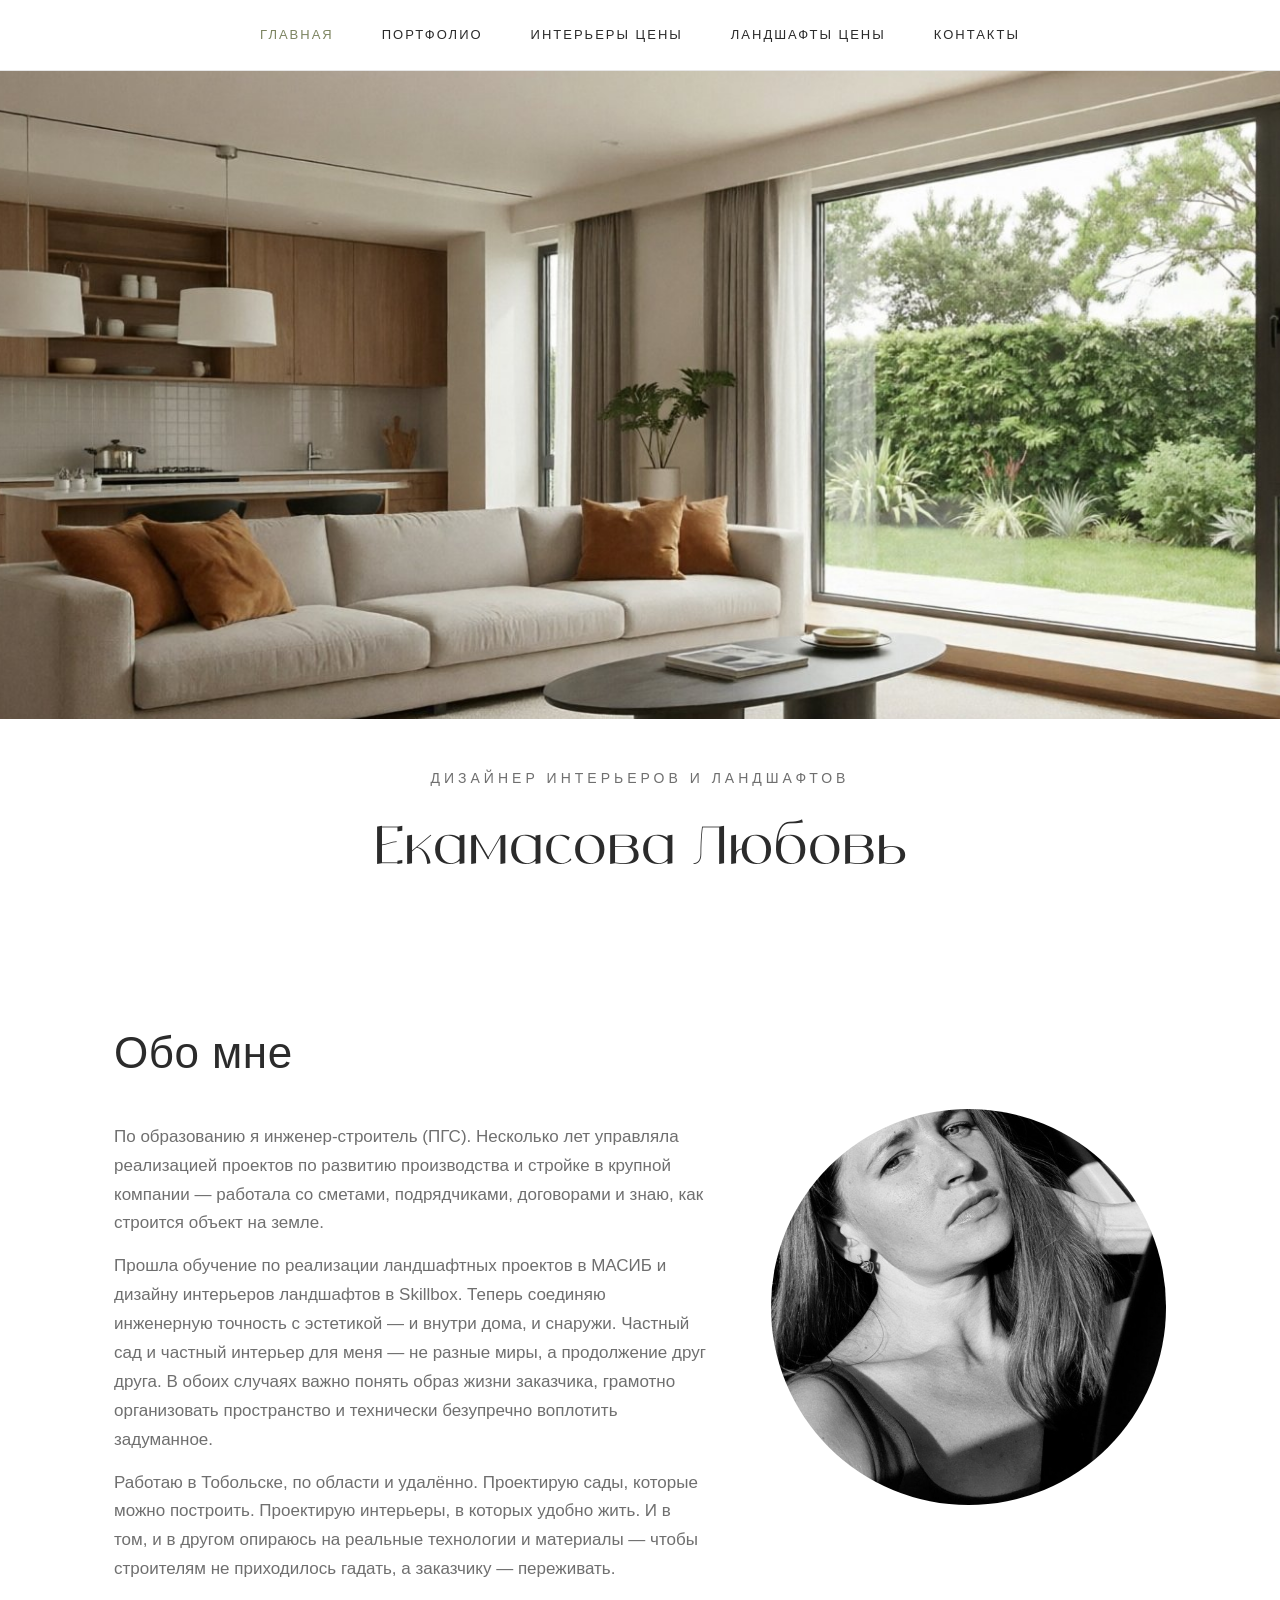
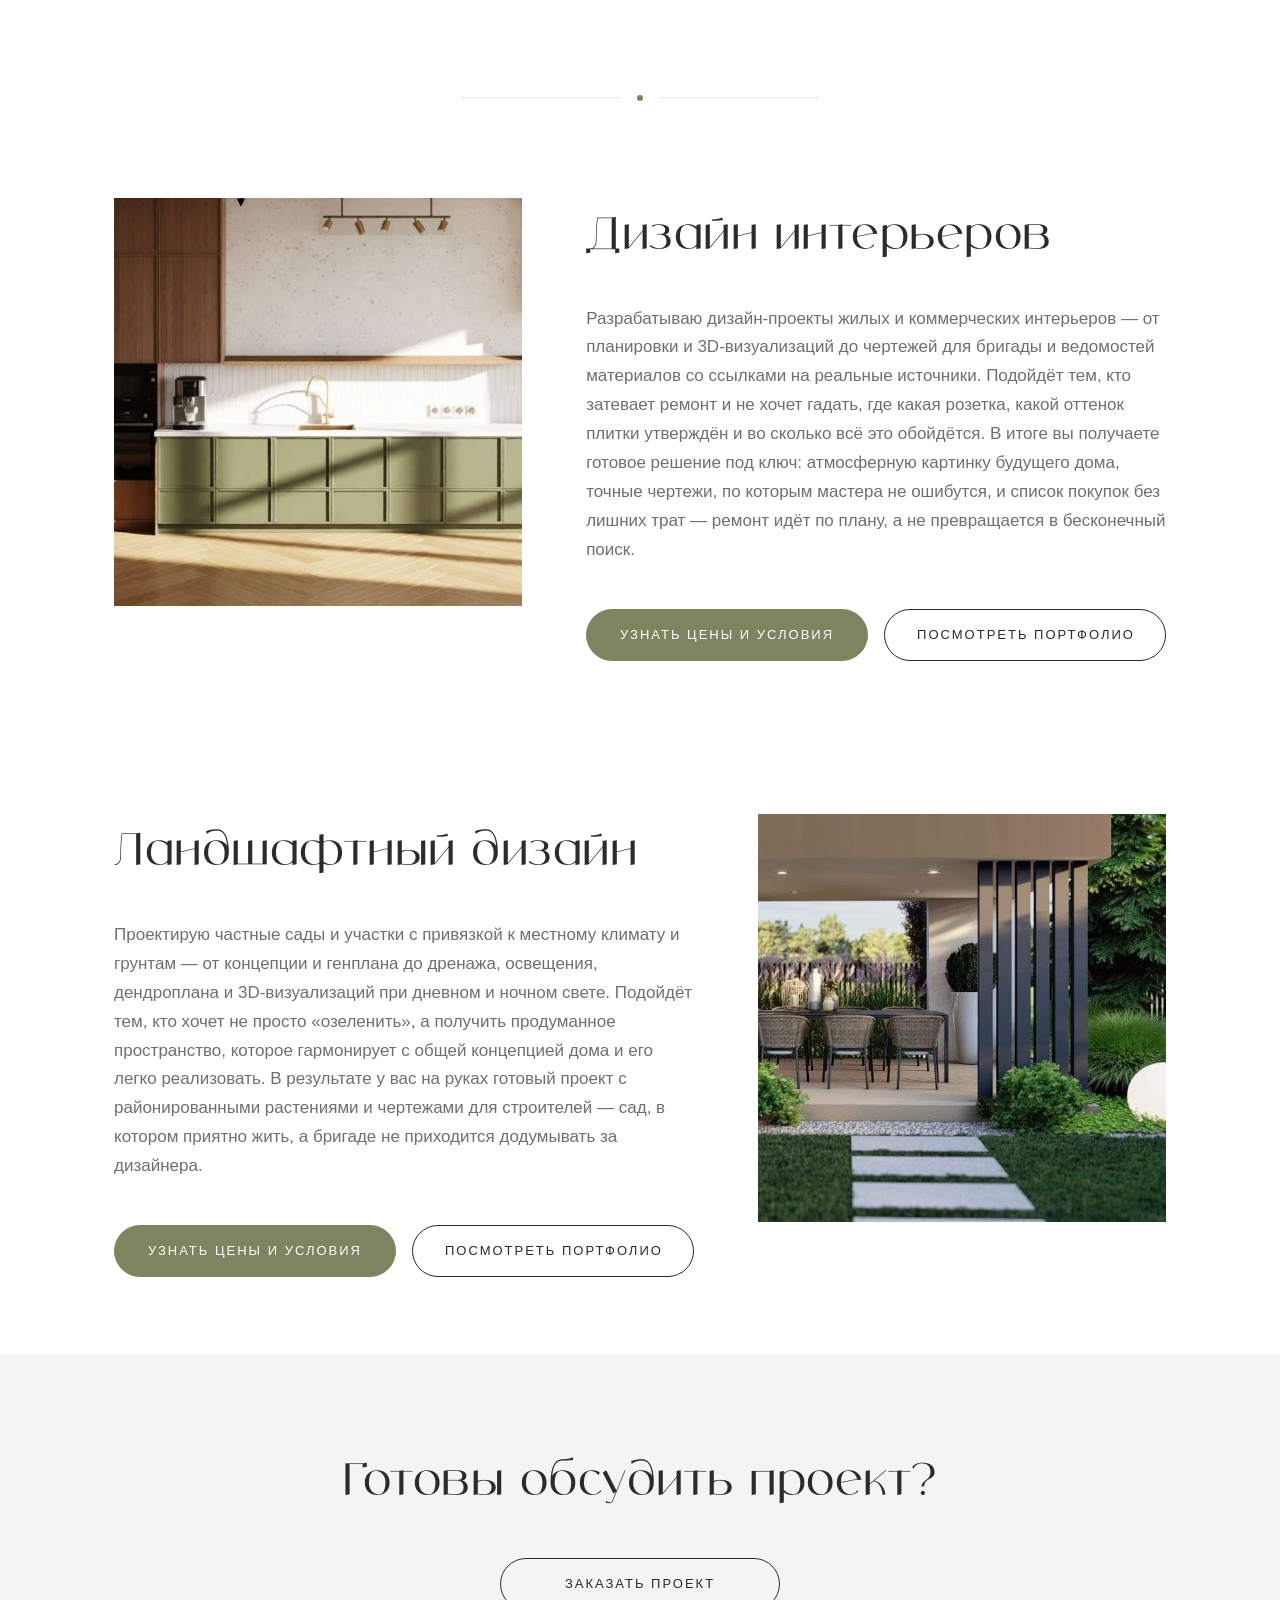
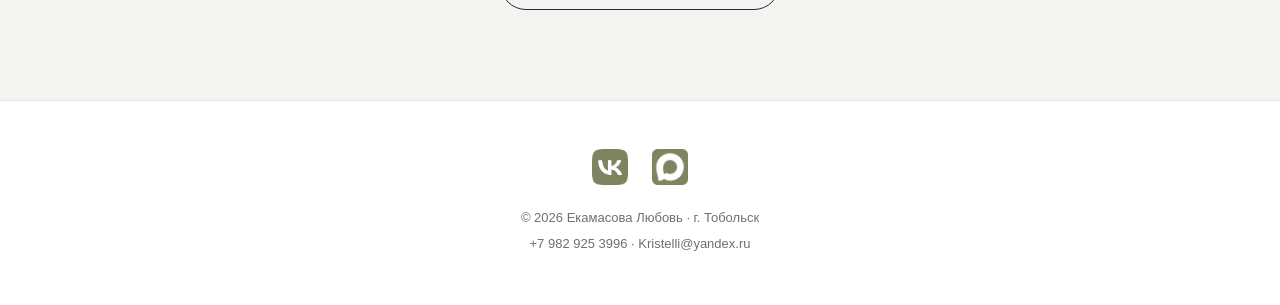
==== index.html @ c56e43af "первый коммит: лендинг-портфолио, все страницы и мобильная версия Co-Authored-By: Claude Opus 4.8 <n" ====
<!DOCTYPE html>
<html lang="ru">
<head>
  <meta charset="UTF-8">
  <meta name="viewport" content="width=device-width, initial-scale=1.0">
  <title>Екамасова Любовь — дизайн интерьеров и ландшафтов</title>
  <link rel="stylesheet" href="styles.css">
</head>
<body>

  <!-- Навигация -->
  <nav class="nav nav--sticky">
    <a href="index.html" class="is-active">Главная</a>
    <a href="portfolio.html">Портфолио</a>
    <a href="interior.html">Интерьеры цены</a>
    <a href="landscape.html">Ландшафты цены</a>
    <a href="contacts.html">Контакты</a>
  </nav>

  <!-- Hero -->
  <header class="hero">
    <div class="hero__img" role="img" aria-label="Интерьер с видом на сад"></div>
    <div class="hero__caption">
      <div class="hero__role">Дизайнер интерьеров и ландшафтов</div>
      <h1 class="hero__name">Екамасова Любовь</h1>
    </div>
  </header>

  <!-- Обо мне -->
  <section class="about">
    <div class="wrap">
      <div class="about__grid">
        <div class="about__text">
          <h2 class="block-title block-title--sans">Обо мне</h2>
          <p>По образованию я инженер-строитель (ПГС). Несколько лет управляла реализацией проектов по развитию производства и стройке в крупной компании — работала со сметами, подрядчиками, договорами и знаю, как строится объект на земле.</p>
          <p>Прошла обучение по реализации ландшафтных проектов в МАСИБ и дизайну интерьеров ландшафтов в Skillbox. Теперь соединяю инженерную точность с эстетикой — и внутри дома, и снаружи. Частный сад и частный интерьер для меня — не разные миры, а продолжение друг друга. В обоих случаях важно понять образ жизни заказчика, грамотно организовать пространство и технически безупречно воплотить задуманное.</p>
          <p>Работаю в Тобольске, по области и удалённо. Проектирую сады, которые можно построить. Проектирую интерьеры, в которых удобно жить. И в том, и в другом опираюсь на реальные технологии и материалы — чтобы строителям не приходилось гадать, а заказчику — переживать.</p>
        </div>
        <img class="about__photo--round" src="assets/about-1.jpg" alt="Екамасова Любовь">
      </div>
    </div>
  </section>

  <!-- Разделитель -->
  <div class="divider" aria-hidden="true"><span></span></div>

  <!-- Услуга №1 — Интерьер (анонс) -->
  <section class="service">
    <div class="wrap">
      <div class="service__grid">
        <div class="service__media">
          <img class="service__img" src="assets/portfolio/evrodvushka/img-01.jpg" alt="Дизайн интерьера — кухня-гостиная">
        </div>
        <div class="service__text">
          <h2 class="block-title">Дизайн интерьеров</h2>
          <p>Разрабатываю дизайн-проекты жилых и коммерческих интерьеров — от планировки и 3D-визуализаций до чертежей для бригады и ведомостей материалов со ссылками на реальные источники. Подойдёт тем, кто затевает ремонт и не хочет гадать, где какая розетка, какой оттенок плитки утверждён и во сколько всё это обойдётся. В итоге вы получаете готовое решение под ключ: атмосферную картинку будущего дома, точные чертежи, по которым мастера не ошибутся, и список покупок без лишних трат — ремонт идёт по плану, а не превращается в бесконечный поиск.</p>
          <div class="service__buttons">
            <a class="btn btn--fill" href="interior.html">Узнать цены и условия</a>
            <a class="btn btn--outline" href="portfolio.html">Посмотреть портфолио</a>
          </div>
        </div>
      </div>
    </div>
  </section>

  <!-- Услуга №2 — Ландшафты (анонс, зеркально) -->
  <section class="service service--mirror">
    <div class="wrap">
      <div class="service__grid">
        <div class="service__media">
          <img class="service__img" src="assets/portfolio/sad-s-vodoemom/img-01.jpg" alt="Ландшафтный проект — сад">
        </div>
        <div class="service__text">
          <h2 class="block-title" style="white-space: nowrap;">Ландшафтный дизайн</h2>
          <p>Проектирую частные сады и участки с привязкой к местному климату и грунтам — от концепции и генплана до дренажа, освещения, дендроплана и 3D-визуализаций при дневном и ночном свете. Подойдёт тем, кто хочет не просто «озеленить», а получить продуманное пространство, которое гармонирует с общей концепцией дома и его легко реализовать. В результате у вас на руках готовый проект с районированными растениями и чертежами для строителей — сад, в котором приятно жить, а бригаде не приходится додумывать за дизайнера.</p>
          <div class="service__buttons">
            <a class="btn btn--fill" href="landscape.html">Узнать цены и условия</a>
            <a class="btn btn--outline" href="portfolio.html">Посмотреть портфолио</a>
          </div>
        </div>
      </div>
    </div>
  </section>

  <!-- Финальный CTA -->
  <section class="cta cta--beige">
    <div class="wrap">
      <h2 class="block-title">Готовы обсудить проект?</h2>
      <a class="btn btn--outline" href="contacts.html">Заказать проект</a>
    </div>
  </section>

  <!-- Футер -->
  <footer class="footer">
    <div class="footer__social">
      <a href="https://vk.com/id74523601" aria-label="ВКонтакте"><img class="soc-ico" src="assets/vk.png" alt="ВКонтакте"></a>
      <a href="https://max.ru/u/f9LHodD0cOKt04_KlVTNni_kAMa0kJ7R0f7LP7a6eLaRUk1p-munOzeRiMU" aria-label="MAX"><img class="soc-ico" src="assets/max.png" alt="MAX"></a>
    </div>
    <div class="footer__meta">
      © 2026 Екамасова Любовь · г. Тобольск<br>
      +7 982 925 3996 · Kristelli@yandex.ru
    </div>
  </footer>

  <script src="scripts.js"></script>

</body>
</html>
---- styles.css ----
/* ── Шрифты ─────────────────────────────────── */
@font-face {
  font-family: "Lato Light";
  src: url("assets/fonts/Lato-Light.ttf") format("truetype");
  font-weight: 300;
  font-style: normal;
  font-display: swap;
}
@font-face {
  font-family: "Vetrino";
  src: url("assets/fonts/Vetrino.otf") format("opentype");
  font-weight: normal;
  font-style: normal;
  font-display: swap;
}

/* ── Переменные ─────────────────────────────── */
:root {
  --bg: #ffffff;
  --text: #2b2b2b;
  --text-soft: #6f6f6f;
  --line: #e6e6e6;
  --accent: #7c8460;        /* приглушённый оливково-зелёный */
  --accent-dark: #6a714f;
  --font: "Lato Light", "Segoe UI", "Helvetica Neue", Arial, sans-serif;
  --font-title: "Vetrino", "Lato Light", "Segoe UI", sans-serif;
  --wrap: 1100px;
  --gap: clamp(64px, 10vw, 140px);
}

* { box-sizing: border-box; margin: 0; padding: 0; }

html { scroll-behavior: smooth; overflow-x: hidden; }

body {
  background: var(--bg);
  color: var(--text);
  font-family: var(--font);
  font-size: 17px;
  line-height: 1.7;
  -webkit-font-smoothing: antialiased;
}

img { display: block; max-width: 100%; }

.wrap {
  max-width: var(--wrap);
  margin: 0 auto;
  padding: 0 24px;
}

/* Заголовки блоков — крупнее, мягче */
.block-title {
  font-family: var(--font-title);
  font-size: clamp(28px, 4vw, 44px);
  font-weight: normal;
  letter-spacing: 0.5px;
  margin-bottom: 32px;
}
.block-title--sans { font-family: var(--font); }

/* ── Появление при прокрутке ────────────────── */
.reveal {
  opacity: 0;
  transform: translateY(26px);
  transition: opacity .7s ease, transform .7s ease;
}
.reveal.is-visible {
  opacity: 1;
  transform: none;
}
@media (prefers-reduced-motion: reduce) {
  .reveal { opacity: 1; transform: none; transition: none; }
}

/* ── Кнопки-пилюли ──────────────────────────── */
.btn {
  display: inline-block;
  padding: 14px 32px;
  border-radius: 999px;
  text-transform: uppercase;
  letter-spacing: 2px;
  font-size: 13px;
  text-decoration: none;
  cursor: pointer;
  transition: background .2s, color .2s, border-color .2s;
}
.btn--fill {
  background: var(--accent);
  color: #fff;
  border: 1.5px solid var(--accent);
}
.btn--fill:hover { background: var(--accent-dark); border-color: var(--accent-dark); }
.btn--outline {
  background: transparent;
  color: var(--text);
  border: 1.5px solid var(--text);
}
.btn--outline:hover { background: var(--text); color: #fff; }

/* ── Навигация ──────────────────────────────── */
.nav {
  display: flex;
  justify-content: center;
  flex-wrap: wrap;
  gap: clamp(20px, 4vw, 48px);
  padding: 24px;
  border-bottom: 1px solid var(--line);
}
.nav a {
  color: var(--text);
  text-decoration: none;
  text-transform: uppercase;
  letter-spacing: 2px;
  font-size: 13px;
}
.nav a:hover { color: var(--accent); }
.nav a.is-active { color: var(--accent); }
.nav--sticky {
  position: fixed;
  top: 0;
  left: 0;
  right: 0;
  background: var(--bg);
  z-index: 10;
  transition: transform .35s ease;
}
.nav--hidden { transform: translateY(-100%); }
.nav__social, .nav__burger { display: none; }

/* ── Hero ───────────────────────────────────── */
.hero__img {
  width: 100%;
  height: 82vh;
  background-color: #ededed;
  background-image: url('assets/hero.jpg');
  background-size: cover;
  background-position: center;
  background-repeat: no-repeat;
  background-attachment: fixed;
}
/* Приветственная анимация: фото повыше, подпись всплывает через 1с */
.hero .hero__img { height: 92vh; transition: height 1.1s ease; }
.hero .hero__caption { opacity: 0; transform: translateY(28px); transition: opacity 1s ease, transform 1.1s ease; }
.hero.is-lifted .hero__img { height: 72vh; }
.hero.is-lifted .hero__caption { opacity: 1; transform: none; }
/* На мобильных background-attachment: fixed работает нестабильно — отключаем */
@media (max-width: 800px) {
  .hero__img,
  .hero .hero__img,
  .hero.is-lifted .hero__img {
    background-attachment: scroll;
    background-image: url('assets/hero-mobile.jpg');
    background-size: contain;
    height: auto;
    aspect-ratio: 1;
  }
}
.hero__caption {
  text-align: center;
  padding: 48px 24px;
}
.hero__role {
  text-transform: uppercase;
  letter-spacing: 4px;
  font-size: 14px;
  color: var(--text-soft);
  margin-bottom: 12px;
}
.hero__name {
  font-family: var(--font-title);
  font-size: clamp(30px, 5vw, 52px);
  font-weight: normal;
}

/* ── Заголовок внутренней страницы ──────────── */
.page-head {
  text-align: center;
  padding: clamp(56px, 8vw, 96px) 24px clamp(32px, 5vw, 56px);
}
.page-head__title {
  font-family: var(--font-title);
  font-size: clamp(30px, 5vw, 52px);
  font-weight: normal;
  letter-spacing: 0.5px;
}
.page-head__sub {
  text-transform: uppercase;
  letter-spacing: 4px;
  font-size: 14px;
  color: var(--text-soft);
  margin-top: 12px;
}

/* ── Обо мне ────────────────────────────────── */
.about { padding: clamp(40px, 6vw, 80px) 0; }
.about__grid {
  display: grid;
  grid-template-columns: 1.5fr 1fr;
  align-items: center;
  gap: clamp(32px, 5vw, 72px);
}
.about__photo--round {
  aspect-ratio: 1;
  border-radius: 50%;
  object-fit: cover;
  background: #ededed;
  width: 100%;
}
.about__photo--rect {
  aspect-ratio: 3/4;
  object-fit: cover;
  background: #ededed;
  width: 100%;
}
.about__text p { margin-bottom: 14px; color: var(--text-soft); }
.about__text p:first-child { color: var(--text); }

/* ── Разделитель ────────────────────────────── */
.divider {
  display: flex;
  align-items: center;
  justify-content: center;
  gap: 16px;
  padding: 20px 0;
}
.divider span { width: 6px; height: 6px; border-radius: 50%; background: var(--accent); }
.divider::before, .divider::after {
  content: ""; height: 1px; width: min(160px, 20vw); background: var(--line);
}

/* ── Услуги (анонс на главной) ──────────────── */
.service { padding: clamp(40px, 6vw, 80px) 0; }
.service__grid {
  display: grid;
  grid-template-columns: 1fr 1fr;
  align-items: stretch;
  gap: clamp(32px, 5vw, 72px);
}
.service__text { display: flex; flex-direction: column; }
.service__img {
  width: 100%;
  aspect-ratio: 1/1;
  object-fit: cover;
  background: #ededed;
}
.service__text p { color: var(--text-soft); margin-bottom: 16px; }
.service__buttons { display: flex; flex-wrap: nowrap; gap: 16px; margin-top: auto; padding-top: 28px; }
.service__buttons .btn { flex: 1 1 0; min-width: 0; text-align: center; white-space: nowrap; }
.service--mirror .service__media { order: 2; }

/* ── Портфолио (галерея) ────────────────────── */
.gallery {
  padding: 0 0 clamp(28px, 3.5vw, 48px);
}
.page-head--tight { padding-bottom: clamp(16px, 2.5vw, 28px); }
.gallery__grid {
  display: grid;
  grid-template-columns: repeat(2, 1fr);
  gap: clamp(20px, 3vw, 36px);
}
.work__img {
  width: 100%;
  aspect-ratio: 1/1;
  object-fit: cover;
  background: #ededed;
}
.work__caption {
  position: absolute;
  left: 16px;
  bottom: 16px;
  background: rgba(255, 255, 255, .8);
  color: var(--text-soft);
  padding: 6px 14px;
  font-size: 15px;
  letter-spacing: .3px;
}

/* ── Страница проекта портфолио ─────────────── */
.project {
  text-align: center;
  padding: clamp(8px, 1.5vw, 16px) 0 clamp(32px, 5vw, 56px);
}
.project__desc {
  max-width: 720px;
  margin: 0 auto;
  color: var(--text-soft);
}
.project__gallery {
  display: flex;
  flex-direction: column;
  gap: 6px;
  padding-bottom: clamp(48px, 7vw, 88px);
}
.project__gallery img {
  width: 100%;
  border-radius: 4px;
  background: #ededed;
}
.project__row {
  display: grid;
  grid-template-columns: repeat(3, 1fr);
  gap: clamp(16px, 2.5vw, 28px);
}
.project__row--2 { grid-template-columns: 1.375fr 0.748fr; align-items: start; }
.project__row--2 img { width: 100%; height: auto; display: block; }
.project__row figure { margin: 0; }
.project__row figcaption {
  margin-top: 12px;
  text-align: center;
  text-transform: uppercase;
  letter-spacing: 2px;
  font-size: 12px;
  color: var(--text-soft);
}
@media (max-width: 800px) {
  .project__row { grid-template-columns: 1fr; }
}
.project__gallery img { cursor: zoom-in; }

/* Лента страниц (концепции / коллажи / чертежи) */
.docs {
  background: #f4f4f2;
  padding: clamp(48px, 7vw, 88px) 0;
}
.docs__head {
  text-align: center;
  margin-bottom: clamp(24px, 4vw, 40px);
}
.carousel { position: relative; }
.carousel__track {
  display: flex;
  gap: clamp(12px, 2vw, 20px);
  overflow-x: auto;
  scroll-behavior: smooth;
  scroll-snap-type: x mandatory;
  padding-bottom: 8px;
  -ms-overflow-style: none;
  scrollbar-width: thin;
}
.carousel__track img {
  height: clamp(240px, 40vh, 420px);
  width: auto;
  flex: 0 0 auto;
  scroll-snap-align: start;
  border-radius: 4px;
  background: #ededed;
  cursor: zoom-in;
}
.carousel__btn {
  position: absolute;
  top: 50%;
  transform: translateY(-50%);
  width: 48px;
  height: 48px;
  border-radius: 50%;
  border: 1.5px solid var(--text);
  background: rgba(255, 255, 255, .9);
  color: var(--text);
  font-size: 20px;
  line-height: 1;
  cursor: pointer;
  display: flex;
  align-items: center;
  justify-content: center;
  z-index: 3;
  transition: background .2s, color .2s;
}
.carousel__btn:hover { background: var(--text); color: #fff; }
.carousel__btn--prev { left: 12px; }
.carousel__btn--next { right: 12px; }

/* Лайтбокс */
.lightbox {
  position: fixed;
  inset: 0;
  background: rgba(20, 20, 20, .92);
  display: none;
  align-items: center;
  justify-content: center;
  z-index: 100;
  cursor: zoom-out;
  padding: 24px;
}
.lightbox.is-open { display: flex; }
.lightbox img {
  max-width: 96vw;
  max-height: 92vh;
  object-fit: contain;
}
.lightbox__close {
  position: absolute;
  top: 20px;
  right: 28px;
  color: #fff;
  font-size: 34px;
  line-height: 1;
  cursor: pointer;
  background: none;
  border: none;
}

.project__back {
  display: inline-block;
  margin-top: 8px;
  color: var(--text-soft);
  text-decoration: none;
  text-transform: uppercase;
  letter-spacing: 2px;
  font-size: 13px;
}
.project__back:hover { color: var(--accent); }

/* Плитка портфолио */
.work { position: relative; display: block; text-decoration: none; color: inherit; }
.work--center {
  grid-column: 1 / -1;
  max-width: calc((100% - clamp(20px, 3vw, 36px)) / 2);
  justify-self: center;
}
.work__img { transition: opacity .2s; }
.work:hover .work__img { opacity: .9; }

/* ── Страница услуги: цены и условия ────────── */
.pricing { padding: clamp(24px, 4vw, 48px) 0 clamp(24px, 3vw, 40px); }
.pricing__packages {
  display: grid;
  grid-template-columns: repeat(2, 1fr);
  column-gap: clamp(32px, 5vw, 64px);
  row-gap: clamp(48px, 7vw, 80px);
  align-items: start;
}
.package--center {
  grid-column: 1 / -1;
  max-width: calc((100% - clamp(32px, 5vw, 64px)) / 2);
  justify-self: center;
}
.package__img {
  width: 100%;
  aspect-ratio: 1/1;
  object-fit: cover;
  object-position: center;
  background: #ededed;
  margin-bottom: clamp(20px, 3vw, 28px);
}
.package__img--right { object-position: right center; }
.package__img--left { object-position: left center; }
.package__name {
  font-family: var(--font-title);
  font-size: clamp(24px, 3vw, 32px);
  font-weight: normal;
  letter-spacing: 0.5px;
  line-height: 1.25;
}
.package__price {
  color: var(--text-soft);
  font-size: 16px;
  margin: 8px 0 24px;
}
.package__desc { color: var(--text-soft); margin-bottom: 16px; }
.package__note { font-size: 14px; color: var(--text-soft); margin-top: 16px; }

/* Сворачиваемая область текста услуги */
.package__body { position: relative; }
.package__body.is-collapsed { overflow: hidden; }
.package__body.is-collapsed::after {
  content: "";
  position: absolute;
  left: 0; right: 0; bottom: 0;
  height: 56px;
  background: linear-gradient(to bottom, rgba(255, 255, 255, 0), var(--bg));
  pointer-events: none;
}
.package__toggle {
  margin-top: 14px;
  padding: 0;
  background: none;
  border: none;
  cursor: pointer;
  font-family: inherit;
  font-size: 13px;
  letter-spacing: 2px;
  text-transform: uppercase;
  color: var(--accent);
}
.package__toggle:hover { color: var(--accent-dark); }
.package__list { list-style: none; }
.package__list li {
  position: relative;
  padding-left: 24px;
  margin-bottom: 12px;
  color: var(--text-soft);
}
.package__list li::before {
  content: ""; position: absolute; left: 0; top: 12px;
  width: 6px; height: 6px; border-radius: 50%; background: var(--accent);
}

.pricing__section-title {
  margin-top: clamp(56px, 8vw, 88px);
}
.pricing__section-title:first-child { margin-top: 0; }

.extras { margin-top: clamp(56px, 8vw, 88px); }
.extras__list { list-style: none; }
.extras__list li {
  display: flex; justify-content: space-between; gap: 24px;
  padding: 16px 0;
  border-bottom: 1px solid var(--line);
  color: var(--text-soft);
}
.extras__list li span:last-child { color: var(--text); white-space: nowrap; }

.stages {
  margin: clamp(56px, 8vw, 88px) calc(50% - 50vw) 0;
  padding: clamp(56px, 8vw, 88px) max(24px, calc(50vw - var(--wrap) / 2));
  background: #f4f4f2;
}
.stages { text-align: center; }
.stages__list {
  list-style: none;
  counter-reset: step;
  max-width: 760px;
  margin: 0 auto;
  text-align: left;
}
.stages__list li {
  counter-increment: step;
  position: relative;
  padding-left: 56px;
  margin-bottom: 20px;
  color: var(--text-soft);
}
.stages__list li::before {
  content: counter(step);
  position: absolute; left: 0; top: -2px;
  width: 36px; height: 36px;
  display: flex; align-items: center; justify-content: center;
  border: 1.5px solid var(--accent);
  border-radius: 50%;
  color: var(--accent);
  font-size: 14px;
}

/* ── Контакты (страница) ────────────────────── */
.contacts-page {
  text-align: center;
  padding: 0 0 clamp(28px, 3.5vw, 48px);
}
.contacts-page__text {
  max-width: 760px;
  margin: 0 auto 40px;
  color: var(--text-soft);
}
.contacts-page__links {
  display: flex;
  flex-direction: column;
  align-items: center;
  gap: 18px;
  margin-bottom: 48px;
}
.contacts-page__links a {
  display: flex;
  align-items: center;
  justify-content: center;
  width: 100%;
  max-width: 460px;
  height: 58px;
  padding: 0 32px;
  border: 1.5px solid var(--text);
  border-radius: 999px;
  color: var(--text);
  text-decoration: none;
  text-transform: uppercase;
  letter-spacing: 2px;
  font-size: 14px;
  transition: background .2s, color .2s, border-color .2s;
}
.contacts-page__links .soc-ico { width: 26px; height: 26px; transition: filter .2s; }
.contacts-page__links a:hover .soc-ico { filter: brightness(0) invert(1); }
.contacts-page__links a:hover {
  background: var(--accent);
  border-color: var(--accent);
  color: #fff;
}
.contacts-page__meta { color: var(--text-soft); font-size: 15px; }

/* ── Финальный CTA ──────────────────────────── */
.cta {
  text-align: center;
  padding: clamp(56px, 7vw, 96px) 0;
}
.cta--beige { background: #f4f4f2; }
.cta .block-title { margin-bottom: 40px; }
.cta .btn { width: 280px; text-align: center; }

/* ── Футер ──────────────────────────────────── */
.footer {
  border-top: 1px solid var(--line);
  padding: 48px 24px;
  text-align: center;
}
.footer__social {
  display: flex;
  justify-content: center;
  gap: 24px;
  margin-bottom: 20px;
}
.footer__social a {
  display: inline-flex;
  align-items: center;
  justify-content: center;
}
.soc-ico {
  width: 36px;
  height: 36px;
  display: block;
  transition: opacity .2s;
}
.footer__social a:hover .soc-ico { opacity: .7; }
.footer__meta { color: var(--text-soft); font-size: 13px; line-height: 2; }
.footer__meta a { color: var(--text-soft); }

/* ── Адаптив ────────────────────────────────── */
@media (max-width: 800px) {
  /* Шапка: соцыконки слева, бургер справа, пункты — выпадают */
  .nav { justify-content: space-between; align-items: center; padding: 12px 18px; gap: 12px; }
  .nav__social { display: flex; align-items: center; gap: 14px; }
  .nav__social .soc-ico { width: 26px; height: 26px; }
  .nav__burger {
    display: flex; flex-direction: column; justify-content: center; align-items: center;
    order: 1; width: 40px; height: 40px; padding: 0; gap: 5px;
    background: none; border: none; cursor: pointer;
  }
  .nav__burger span { display: block; width: 24px; height: 2px; background: var(--text); transition: transform .25s, opacity .25s; }
  .nav__link { order: 2; display: none; width: 100%; text-align: center; padding: 12px 0; }
  .nav.is-open .nav__link { display: block; }
  .nav.is-open .nav__burger span:nth-child(1) { transform: translateY(7px) rotate(45deg); }
  .nav.is-open .nav__burger span:nth-child(2) { opacity: 0; }
  .nav.is-open .nav__burger span:nth-child(3) { transform: translateY(-7px) rotate(-45deg); }

  .btn { -webkit-tap-highlight-color: transparent; }
  .btn--outline:active { background: var(--text); border-color: var(--text); color: #fff; }
  .hero__caption { padding-bottom: 16px; }
  .about { padding-top: 16px; }
  .about__grid { grid-template-columns: 1fr; max-width: 420px; margin: 0 auto; }
  .about__photo--round { order: -1; width: 50%; justify-self: center; margin-bottom: 8px; }
  .service__grid { grid-template-columns: 1fr; }
  .service--mirror .service__media { order: 0; }
  .service__buttons { flex-wrap: wrap; }
  .service__buttons .btn { flex-basis: 100%; }
  .gallery__grid { grid-template-columns: 1fr; }
  .work--center { max-width: none; }
  .work__caption { max-width: calc(100% - 32px); white-space: nowrap; overflow: hidden; text-overflow: ellipsis; }
  /* Карусель проектов: один файл за прокрутку, воздух вокруг */
  .carousel__track { scroll-padding-inline: 8%; padding-inline: 8%; }
  .carousel__track img { height: auto; width: 84%; max-height: 66vh; object-fit: contain; scroll-snap-align: center; }
  .carousel.is-at-start .carousel__btn--prev,
  .carousel.is-at-end .carousel__btn--next { display: none; }
  .pricing__packages { grid-template-columns: 1fr; }
  .package--center { max-width: none; }
}
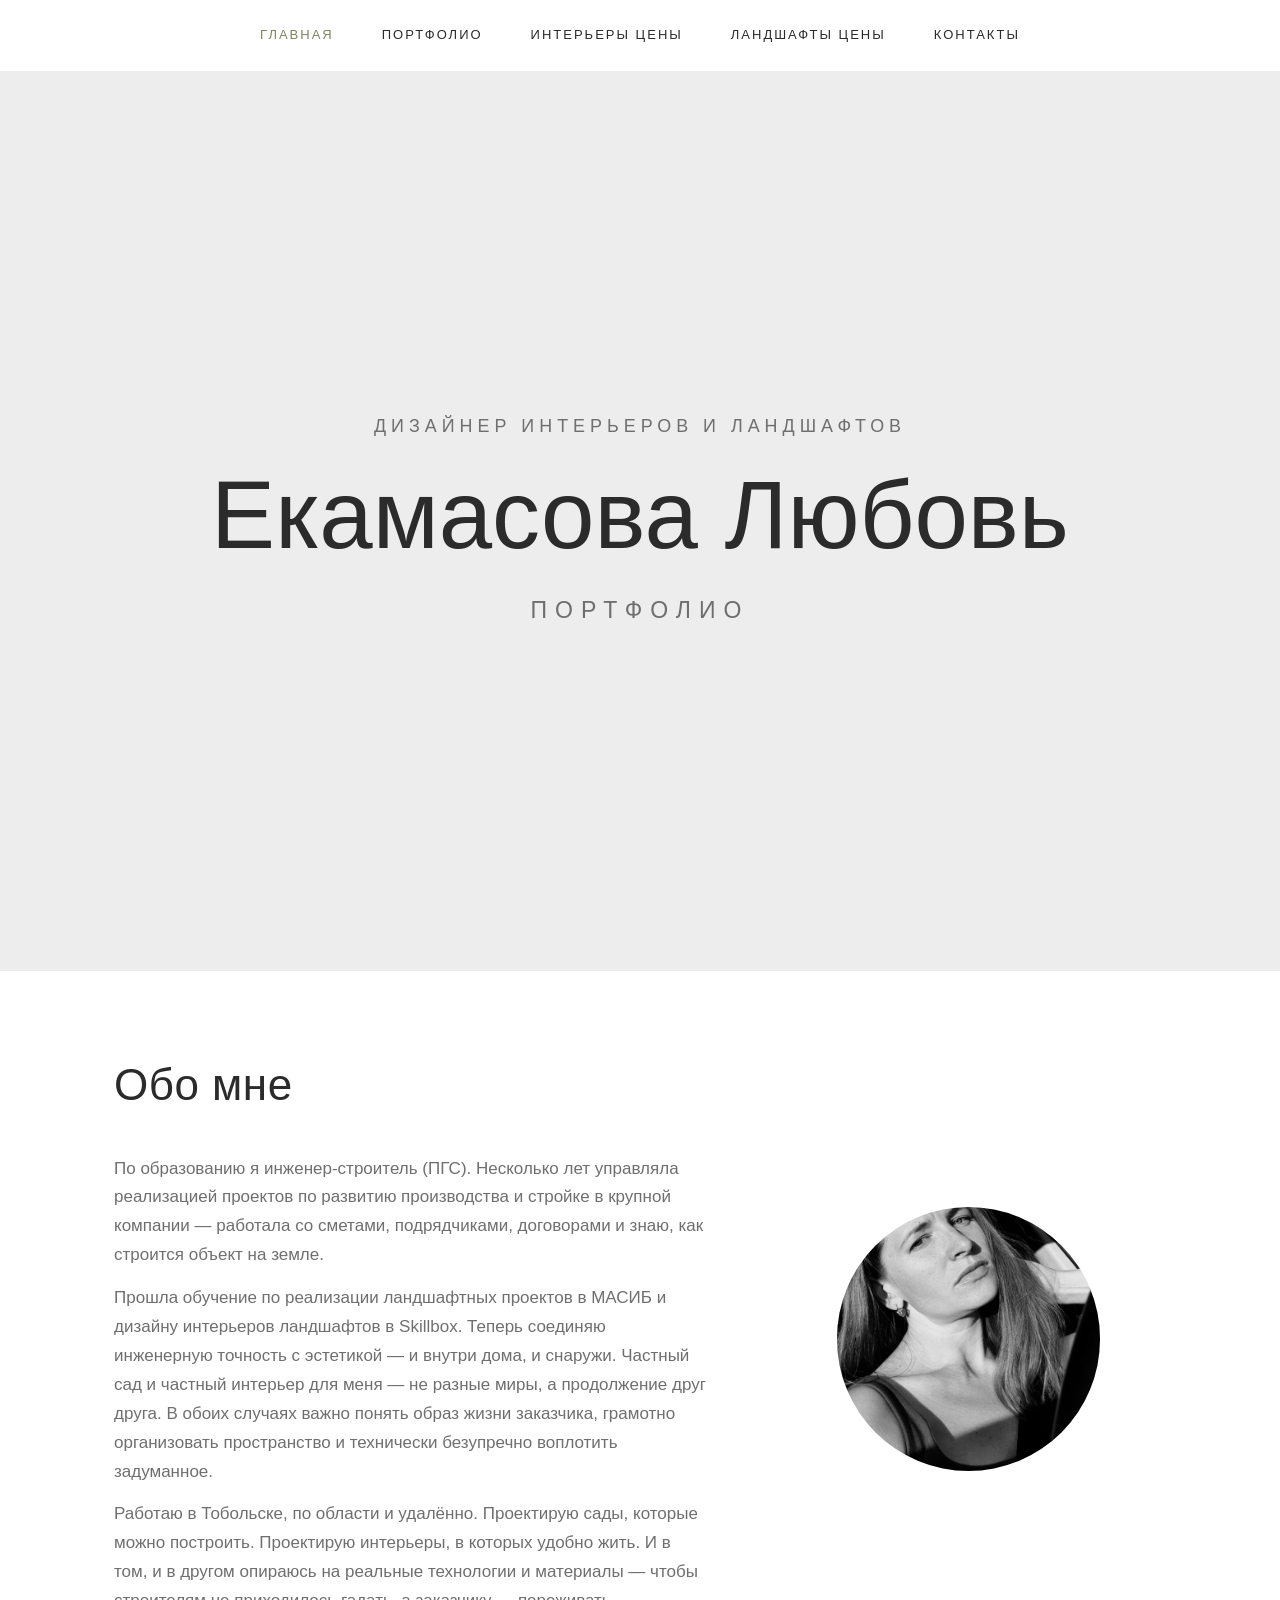
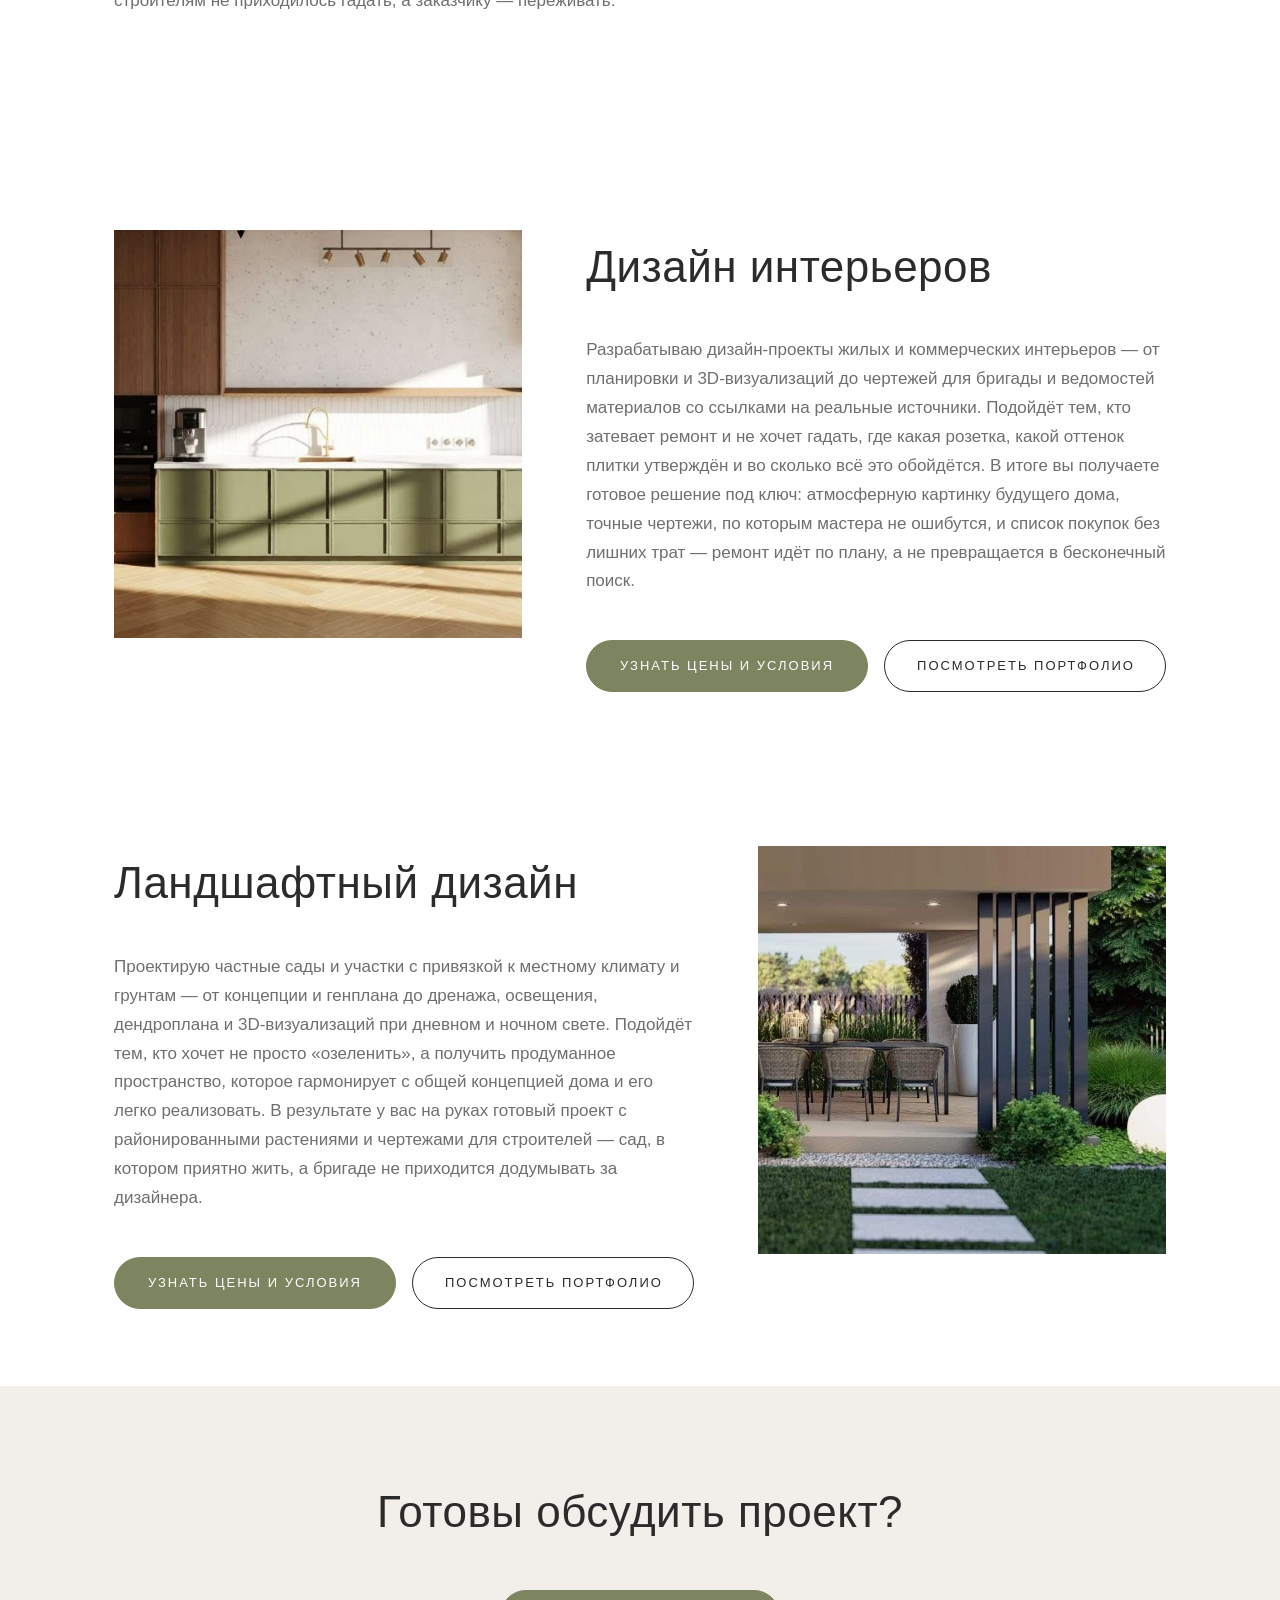
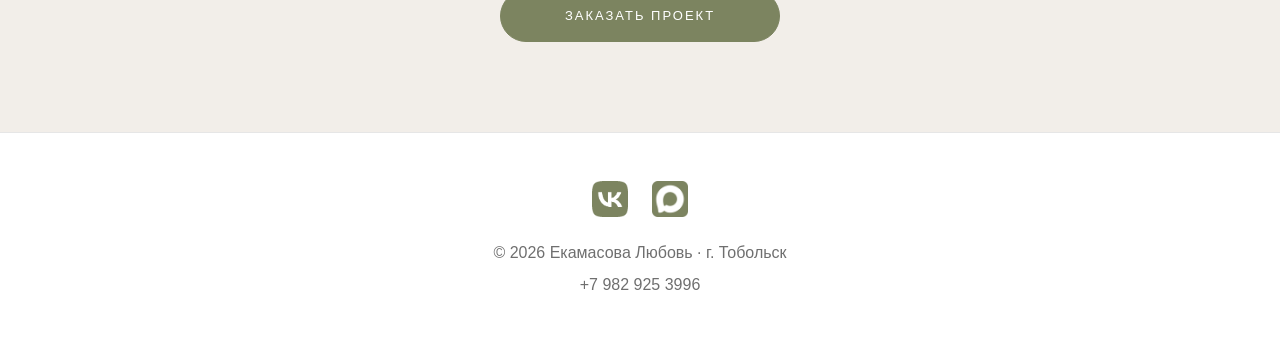
==== commit bda87a44: "мобильный титульник: убрать поля, поднять заголовок; стрелки карусели по одному кадру на пк; декор п" ====
--- a/index.html
+++ b/index.html
@@ -23,6 +23,7 @@
     <div class="hero__caption">
       <div class="hero__role">Дизайнер интерьеров и ландшафтов</div>
       <h1 class="hero__name">Екамасова Любовь</h1>
+      <div class="hero__sub">портфолио</div>
     </div>
   </header>
 
@@ -86,7 +87,7 @@
   <section class="cta cta--beige">
     <div class="wrap">
       <h2 class="block-title">Готовы обсудить проект?</h2>
-      <a class="btn btn--outline" href="contacts.html">Заказать проект</a>
+      <a class="btn btn--fill" href="contacts.html">Заказать проект</a>
     </div>
   </section>
 
@@ -98,7 +99,7 @@
     </div>
     <div class="footer__meta">
       © 2026 Екамасова Любовь · г. Тобольск<br>
-      +7 982 925 3996 · Kristelli@yandex.ru
+      +7 982 925 3996
     </div>
   </footer>
 
--- a/styles.css
+++ b/styles.css
@@ -1,14 +1,14 @@
 /* ── Шрифты ─────────────────────────────────── */
 @font-face {
-  font-family: "Lato Light";
-  src: url("assets/fonts/Lato-Light.ttf") format("truetype");
-  font-weight: 300;
+  font-family: "Penta Light";
+  src: url("assets/fonts/Penta-Light.ttf") format("truetype");
+  font-weight: normal;
   font-style: normal;
   font-display: swap;
 }
 @font-face {
-  font-family: "Vetrino";
-  src: url("assets/fonts/Vetrino.otf") format("opentype");
+  font-family: "Palatino Linotype";
+  src: url("assets/fonts/Palatino-Linotype.ttf") format("truetype");
   font-weight: normal;
   font-style: normal;
   font-display: swap;
@@ -22,8 +22,8 @@
   --line: #e6e6e6;
   --accent: #7c8460;        /* приглушённый оливково-зелёный */
   --accent-dark: #6a714f;
-  --font: "Lato Light", "Segoe UI", "Helvetica Neue", Arial, sans-serif;
-  --font-title: "Vetrino", "Lato Light", "Segoe UI", sans-serif;
+  --font: "Penta Light", "Segoe UI", "Helvetica Neue", Arial, sans-serif;
+  --font-title: "Penta Light", "Segoe UI", "Helvetica Neue", Arial, sans-serif;
   --wrap: 1100px;
   --gap: clamp(64px, 10vw, 140px);
 }
@@ -121,7 +121,8 @@
   top: 0;
   left: 0;
   right: 0;
-  background: var(--bg);
+  background: rgba(255, 255, 255, 0.55);
+  border-bottom: 1px solid #fff;
   z-index: 10;
   transition: transform .35s ease;
 }
@@ -129,48 +130,63 @@
 .nav__social, .nav__burger { display: none; }
 
 /* ── Hero ───────────────────────────────────── */
+.hero {
+  position: relative;
+  height: 100vh;
+}
 .hero__img {
+  position: absolute;
+  inset: 0;
   width: 100%;
-  height: 82vh;
+  height: 100%;
   background-color: #ededed;
-  background-image: url('assets/hero.jpg');
+  background-image: url('assets/18.png');
   background-size: cover;
   background-position: center;
   background-repeat: no-repeat;
-  background-attachment: fixed;
-}
-/* Приветственная анимация: фото повыше, подпись всплывает через 1с */
-.hero .hero__img { height: 92vh; transition: height 1.1s ease; }
-.hero .hero__caption { opacity: 0; transform: translateY(28px); transition: opacity 1s ease, transform 1.1s ease; }
-.hero.is-lifted .hero__img { height: 72vh; }
-.hero.is-lifted .hero__caption { opacity: 1; transform: none; }
+}
 /* На мобильных background-attachment: fixed работает нестабильно — отключаем */
 @media (max-width: 800px) {
-  .hero__img,
-  .hero .hero__img,
-  .hero.is-lifted .hero__img {
-    background-attachment: scroll;
-    background-image: url('assets/hero-mobile.jpg');
-    background-size: contain;
-    height: auto;
-    aspect-ratio: 1;
+  .hero__img {
+    background-image: url('assets/0.png');
+    background-size: cover;
+    background-position: top center;
+    background-color: #F2EEE9;
   }
+  .hero__caption { justify-content: center; transform: translateY(-10vh); }
+  .hero__role { font-size: 12px; letter-spacing: 3px; margin-bottom: 14px; }
+  .hero__name { font-size: clamp(34px, 10vw, 52px); }
+  .hero__sub { font-size: 13px; letter-spacing: 5px; margin-top: 16px; }
 }
 .hero__caption {
+  position: absolute;
+  inset: 0;
+  display: flex;
+  flex-direction: column;
+  justify-content: center;
+  align-items: center;
   text-align: center;
   padding: 48px 24px;
 }
 .hero__role {
   text-transform: uppercase;
-  letter-spacing: 4px;
-  font-size: 14px;
-  color: var(--text-soft);
-  margin-bottom: 12px;
+  letter-spacing: 5px;
+  font-size: clamp(14px, 1.4vw, 20px);
+  color: var(--text-soft);
+  margin-bottom: 20px;
 }
 .hero__name {
   font-family: var(--font-title);
-  font-size: clamp(30px, 5vw, 52px);
+  font-size: clamp(44px, 8vw, 96px);
   font-weight: normal;
+  line-height: 1.1;
+}
+.hero__sub {
+  text-transform: uppercase;
+  letter-spacing: 8px;
+  font-size: clamp(16px, 1.8vw, 24px);
+  color: var(--text-soft);
+  margin-top: 24px;
 }
 
 /* ── Заголовок внутренней страницы ──────────── */
@@ -178,6 +194,7 @@
   text-align: center;
   padding: clamp(56px, 8vw, 96px) 24px clamp(32px, 5vw, 56px);
 }
+.page-head--beige { background: #F2EEE9; }
 .page-head__title {
   font-family: var(--font-title);
   font-size: clamp(30px, 5vw, 52px);
@@ -205,7 +222,8 @@
   border-radius: 50%;
   object-fit: cover;
   background: #ededed;
-  width: 100%;
+  width: 66.67%;
+  margin: 0 auto;
 }
 .about__photo--rect {
   aspect-ratio: 3/4;
@@ -251,7 +269,7 @@
 
 /* ── Портфолио (галерея) ────────────────────── */
 .gallery {
-  padding: 0 0 clamp(28px, 3.5vw, 48px);
+  padding: clamp(24px, 4vw, 48px) 0 clamp(28px, 3.5vw, 48px);
 }
 .page-head--tight { padding-bottom: clamp(16px, 2.5vw, 28px); }
 .gallery__grid {
@@ -271,8 +289,8 @@
   bottom: 16px;
   background: rgba(255, 255, 255, .8);
   color: var(--text-soft);
-  padding: 6px 14px;
-  font-size: 15px;
+  padding: 8px 16px;
+  font-size: clamp(18px, 1.8vw, 22px);
   letter-spacing: .3px;
 }
 
@@ -320,7 +338,7 @@
 
 /* Лента страниц (концепции / коллажи / чертежи) */
 .docs {
-  background: #f4f4f2;
+  background: #F2EEE9;
   padding: clamp(48px, 7vw, 88px) 0;
 }
 .docs__head {
@@ -369,6 +387,9 @@
 .carousel__btn:hover { background: var(--text); color: #fff; }
 .carousel__btn--prev { left: 12px; }
 .carousel__btn--next { right: 12px; }
+/* Прячем крайнюю стрелку у начала/конца ленты */
+.carousel.is-at-start .carousel__btn--prev,
+.carousel.is-at-end .carousel__btn--next { display: none; }
 
 /* Лайтбокс */
 .lightbox {
@@ -453,12 +474,17 @@
   line-height: 1.25;
 }
 .package__price {
-  color: var(--text-soft);
-  font-size: 16px;
+  font-family: "Palatino Linotype", Georgia, serif;
+  color: var(--text-soft);
+  font-size: clamp(28px, 3.6vw, 38px);
   margin: 8px 0 24px;
 }
-.package__desc { color: var(--text-soft); margin-bottom: 16px; }
-.package__note { font-size: 14px; color: var(--text-soft); margin-top: 16px; }
+.package__price--text {
+  font-size: clamp(18px, 2vw, 22px);
+  margin: 22px 0 38px;
+}
+.package__desc { font-size: 17px; color: var(--text-soft); margin-bottom: 16px; }
+.package__note { font-size: 17px; color: var(--text-soft); margin-top: 16px; }
 
 /* Сворачиваемая область текста услуги */
 .package__body { position: relative; }
@@ -514,7 +540,7 @@
 .stages {
   margin: clamp(56px, 8vw, 88px) calc(50% - 50vw) 0;
   padding: clamp(56px, 8vw, 88px) max(24px, calc(50vw - var(--wrap) / 2));
-  background: #f4f4f2;
+  background: #F2EEE9;
 }
 .stages { text-align: center; }
 .stages__list {
@@ -585,12 +611,36 @@
 }
 .contacts-page__meta { color: var(--text-soft); font-size: 15px; }
 
+/* Декор по бокам страницы контактов — только ПК */
+@media (min-width: 801px) {
+  .contacts-page {
+    position: relative;
+    overflow: hidden;
+  }
+  .contacts-page::before,
+  .contacts-page::after {
+    content: "";
+    position: absolute;
+    top: 0;
+    bottom: 0;
+    width: clamp(160px, 20vw, 320px);
+    background-size: cover;
+    background-position: center;
+    background-repeat: no-repeat;
+    pointer-events: none;
+    z-index: 0;
+  }
+  .contacts-page::before { left: 0; background-image: url('0.png'); }
+  .contacts-page::after { right: 0; background-image: url('00.png'); }
+  .contacts-page .wrap { position: relative; z-index: 1; }
+}
+
 /* ── Финальный CTA ──────────────────────────── */
 .cta {
   text-align: center;
   padding: clamp(56px, 7vw, 96px) 0;
 }
-.cta--beige { background: #f4f4f2; }
+.cta--beige { background: #F2EEE9; }
 .cta .block-title { margin-bottom: 40px; }
 .cta .btn { width: 280px; text-align: center; }
 
@@ -618,7 +668,7 @@
   transition: opacity .2s;
 }
 .footer__social a:hover .soc-ico { opacity: .7; }
-.footer__meta { color: var(--text-soft); font-size: 13px; line-height: 2; }
+.footer__meta { color: var(--text-soft); font-size: 16px; line-height: 2; }
 .footer__meta a { color: var(--text-soft); }
 
 /* ── Адаптив ────────────────────────────────── */
@@ -655,8 +705,6 @@
   /* Карусель проектов: один файл за прокрутку, воздух вокруг */
   .carousel__track { scroll-padding-inline: 8%; padding-inline: 8%; }
   .carousel__track img { height: auto; width: 84%; max-height: 66vh; object-fit: contain; scroll-snap-align: center; }
-  .carousel.is-at-start .carousel__btn--prev,
-  .carousel.is-at-end .carousel__btn--next { display: none; }
   .pricing__packages { grid-template-columns: 1fr; }
   .package--center { max-width: none; }
 }
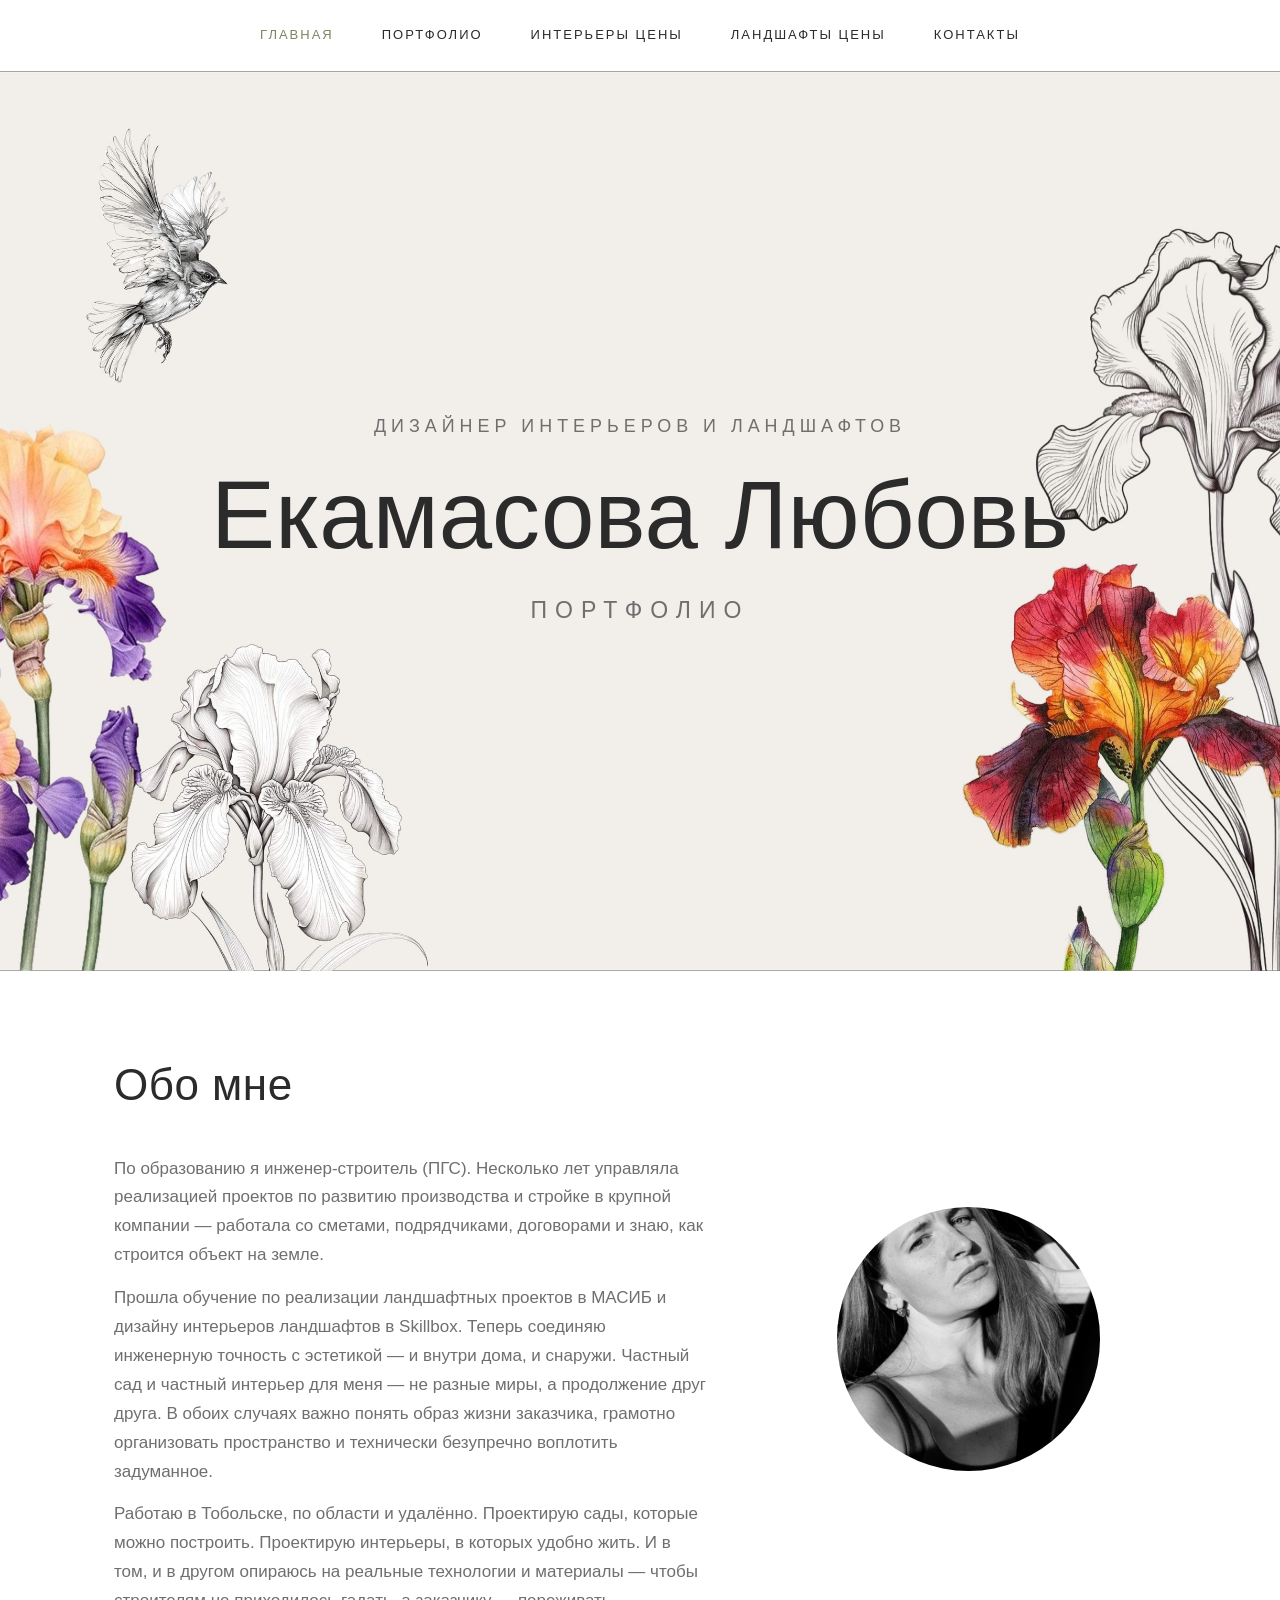
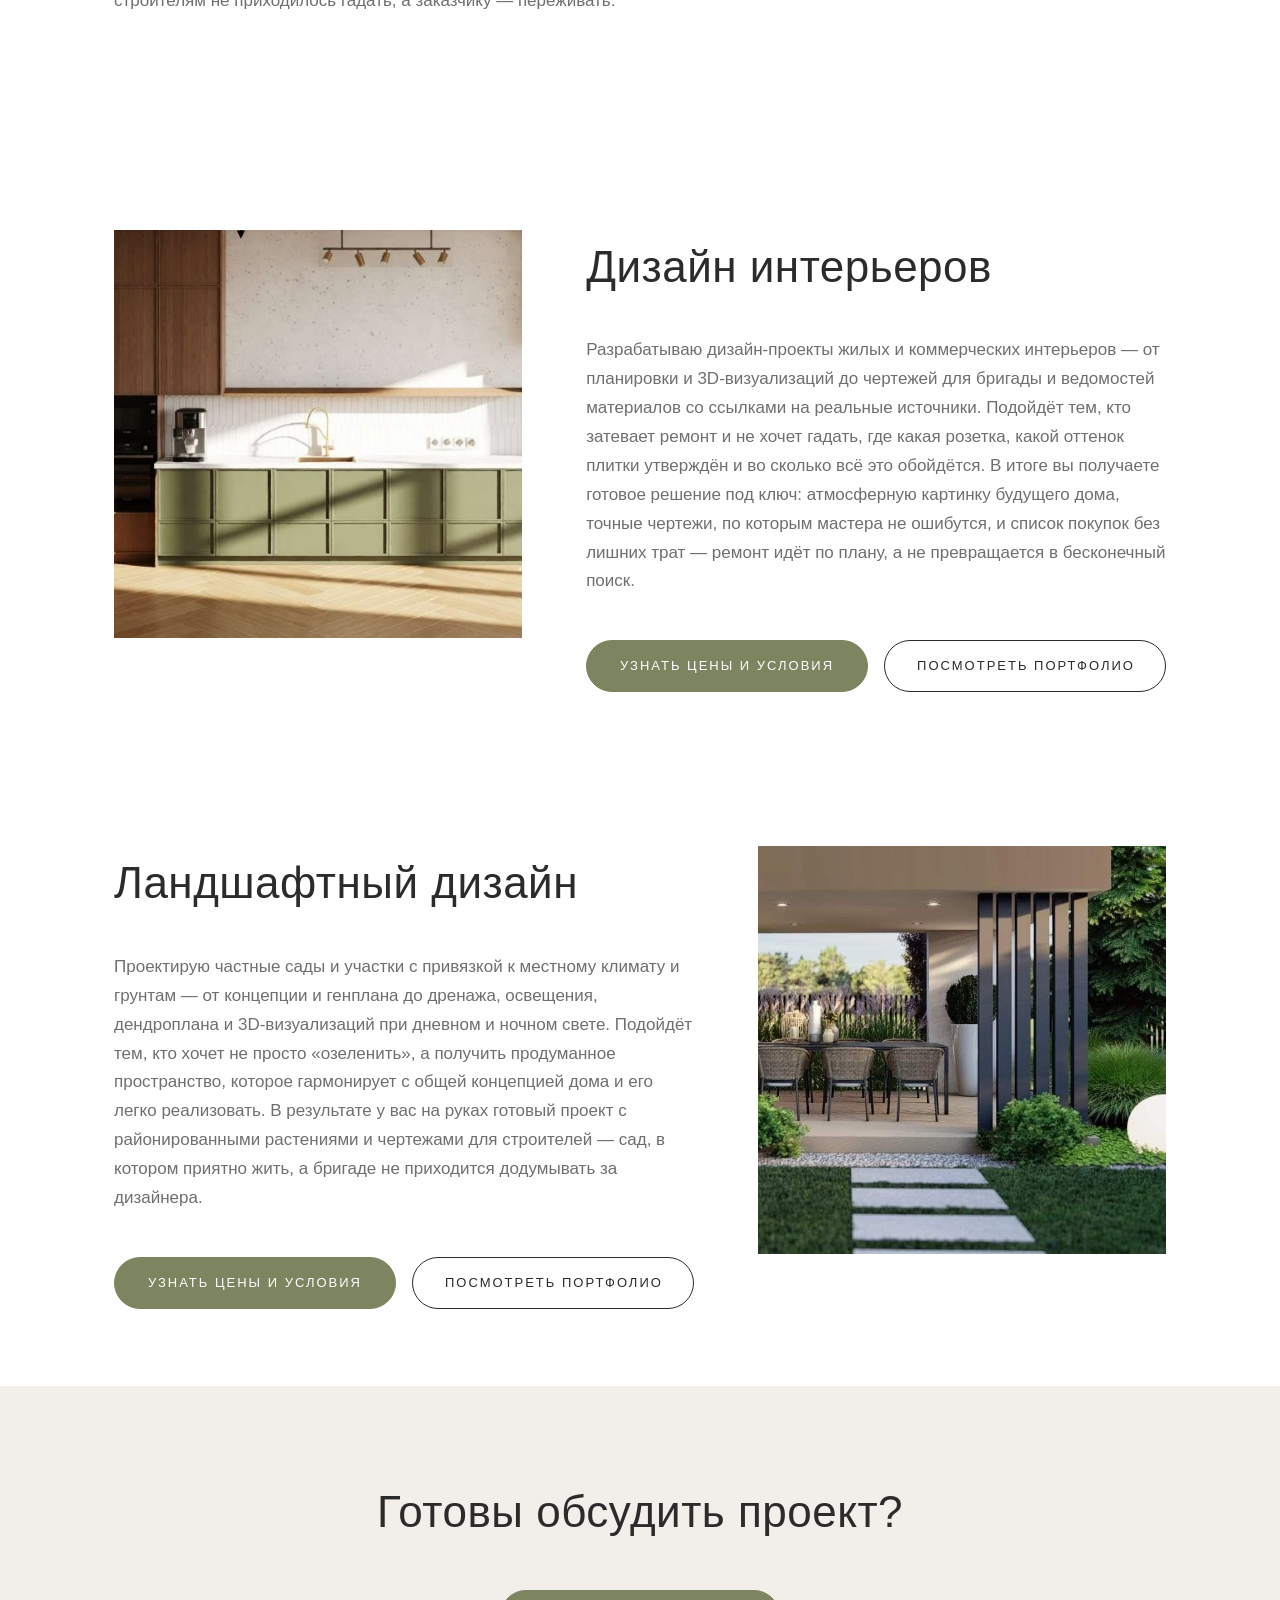
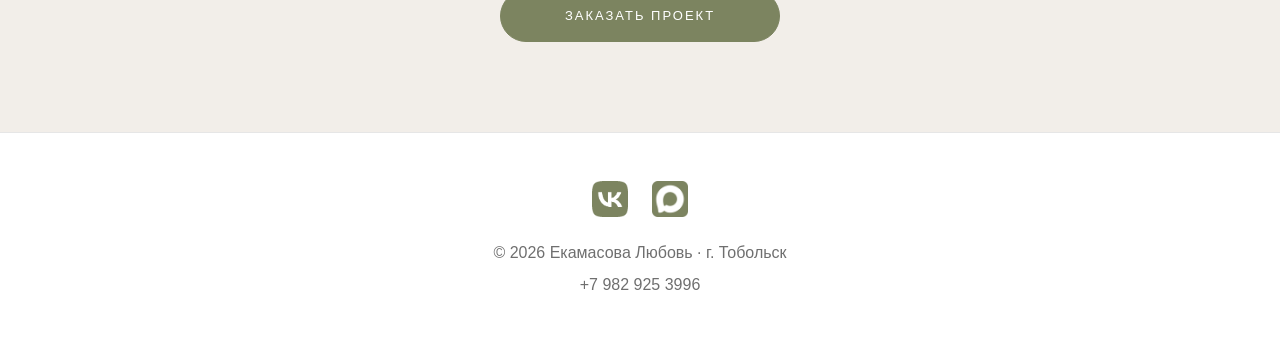
==== commit 3c07091a: "seo: og-теги, description, микроразметка, robots.txt, sitemap.xml, превью для ссылок" ====
--- a/index.html
+++ b/index.html
@@ -4,6 +4,37 @@
   <meta charset="UTF-8">
   <meta name="viewport" content="width=device-width, initial-scale=1.0">
   <title>Екамасова Любовь — дизайн интерьеров и ландшафтов</title>
+  <meta name="description" content="Дизайнер интерьеров и ландшафтов в Тобольске. Проектирование, 3D-визуализация, авторский надзор. Портфолио выполненных работ.">
+  <link rel="canonical" href="https://portfolio.unumgarden.ru/">
+  <meta property="og:type" content="website">
+  <meta property="og:title" content="Екамасова Любовь — дизайн интерьеров и ландшафтов">
+  <meta property="og:description" content="Дизайнер интерьеров и ландшафтов в Тобольске. Проектирование, 3D-визуализация, авторский надзор. Портфолио выполненных работ.">
+  <meta property="og:url" content="https://portfolio.unumgarden.ru/">
+  <meta property="og:image" content="https://portfolio.unumgarden.ru/assets/og-preview.jpg">
+  <meta property="og:locale" content="ru_RU">
+  <meta name="twitter:card" content="summary_large_image">
+  <script type="application/ld+json">
+  {
+    "@context": "https://schema.org",
+    "@type": "ProfessionalService",
+    "name": "Екамасова Любовь — дизайн интерьеров и ландшафтов",
+    "description": "Дизайнер интерьеров и ландшафтов в Тобольске. Проектирование, 3D-визуализация, авторский надзор.",
+    "url": "https://portfolio.unumgarden.ru/",
+    "image": "https://portfolio.unumgarden.ru/assets/og-preview.jpg",
+    "telephone": "+7 982 925 3996",
+    "areaServed": "Тобольск и Тюменская область",
+    "address": {
+      "@type": "PostalAddress",
+      "addressLocality": "Тобольск",
+      "addressRegion": "Тюменская область",
+      "addressCountry": "RU"
+    },
+    "founder": {
+      "@type": "Person",
+      "name": "Екамасова Любовь"
+    }
+  }
+  </script>
   <link rel="stylesheet" href="styles.css">
 </head>
 <body>
--- a/styles.css
+++ b/styles.css
@@ -121,7 +121,7 @@
   top: 0;
   left: 0;
   right: 0;
-  background: rgba(255, 255, 255, 0.55);
+  background: rgba(255, 255, 255, 0.75);
   border-bottom: 1px solid #fff;
   z-index: 10;
   transition: transform .35s ease;
@@ -140,7 +140,7 @@
   width: 100%;
   height: 100%;
   background-color: #ededed;
-  background-image: url('assets/18.png');
+  background-image: url('assets/hero-desktop.jpg');
   background-size: cover;
   background-position: center;
   background-repeat: no-repeat;
@@ -148,7 +148,7 @@
 /* На мобильных background-attachment: fixed работает нестабильно — отключаем */
 @media (max-width: 800px) {
   .hero__img {
-    background-image: url('assets/0.png');
+    background-image: url('assets/hero-mobile-new.jpg');
     background-size: cover;
     background-position: top center;
     background-color: #F2EEE9;
